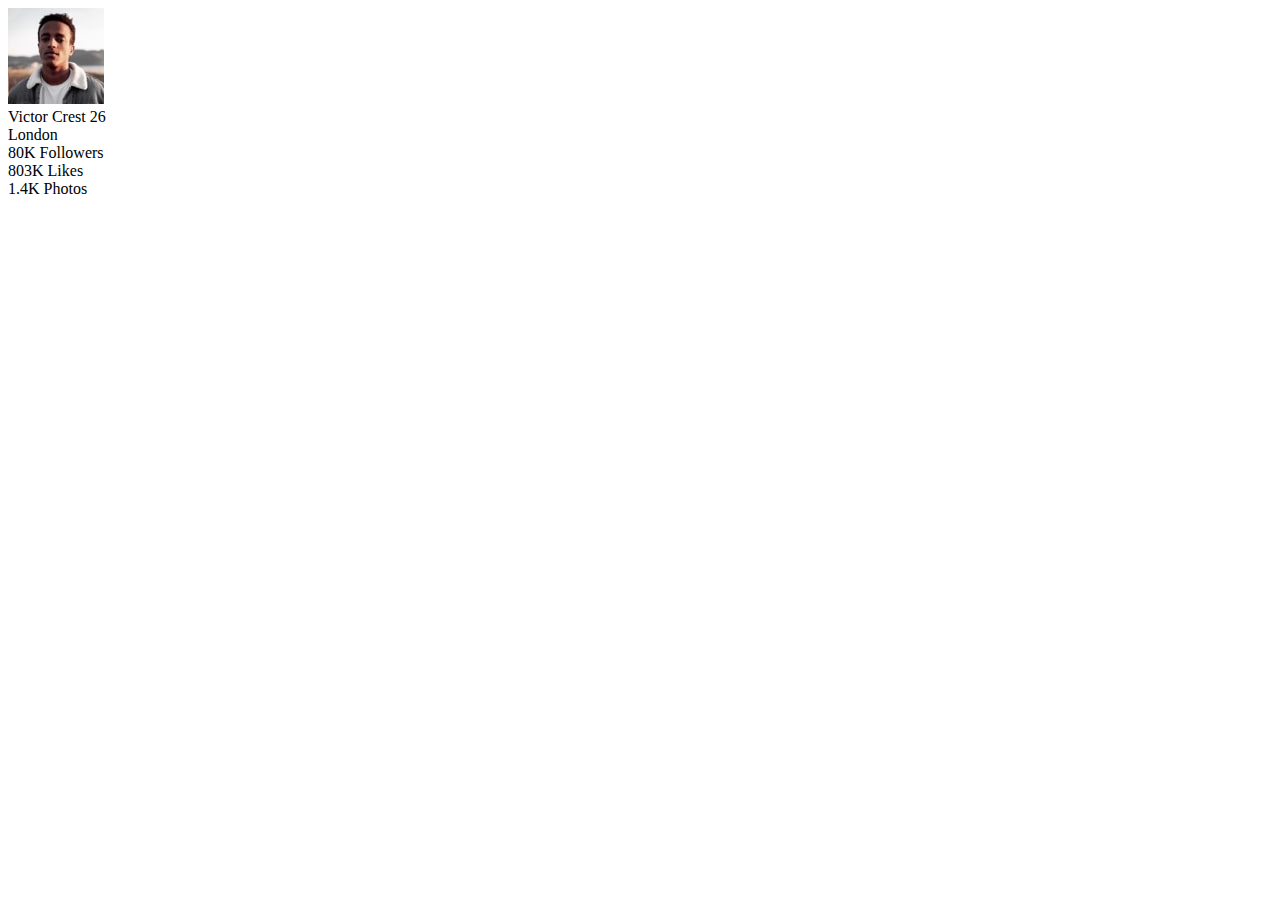
==== heshs version.html @ 24716336 "added my attempt + heshs assets and elements" ====
<!DOCTYPE html>
<html lang="en">
<head>
    <meta charset="UTF-8">
    <meta name="viewport" content="width=device-width, initial-scale=1.0"/>
    <title>profile card hesh</title>
    <link rel="stylesheet" type="text/css" href="hesh.css"/>
</head>
<body>

<div class="card">
    <div class="header"></div>
    <div class="body">
        <div>
            <img src="images/image-victor.jpg" alt="profile photo"/>
            <div class="user">
                <div class="user-details">
                    <span>Victor Crest</span>
                    <span>26</span>
                    <div class="user-location">London</div>
                </div>
            </div>
        </div>
    </div>
    <div class="footer">
        <div class="footer-item">
            <span>80K</span>
            <span>Followers</span>
        </div>
        <div class="footer-item">
            <span>803K</span>
            <span>Likes</span>
        </div>
        <div class="footer-item">
            <span>1.4K</span>
            <span>Photos</span>
        </div>
    </div>
</div>

</body>
</html>
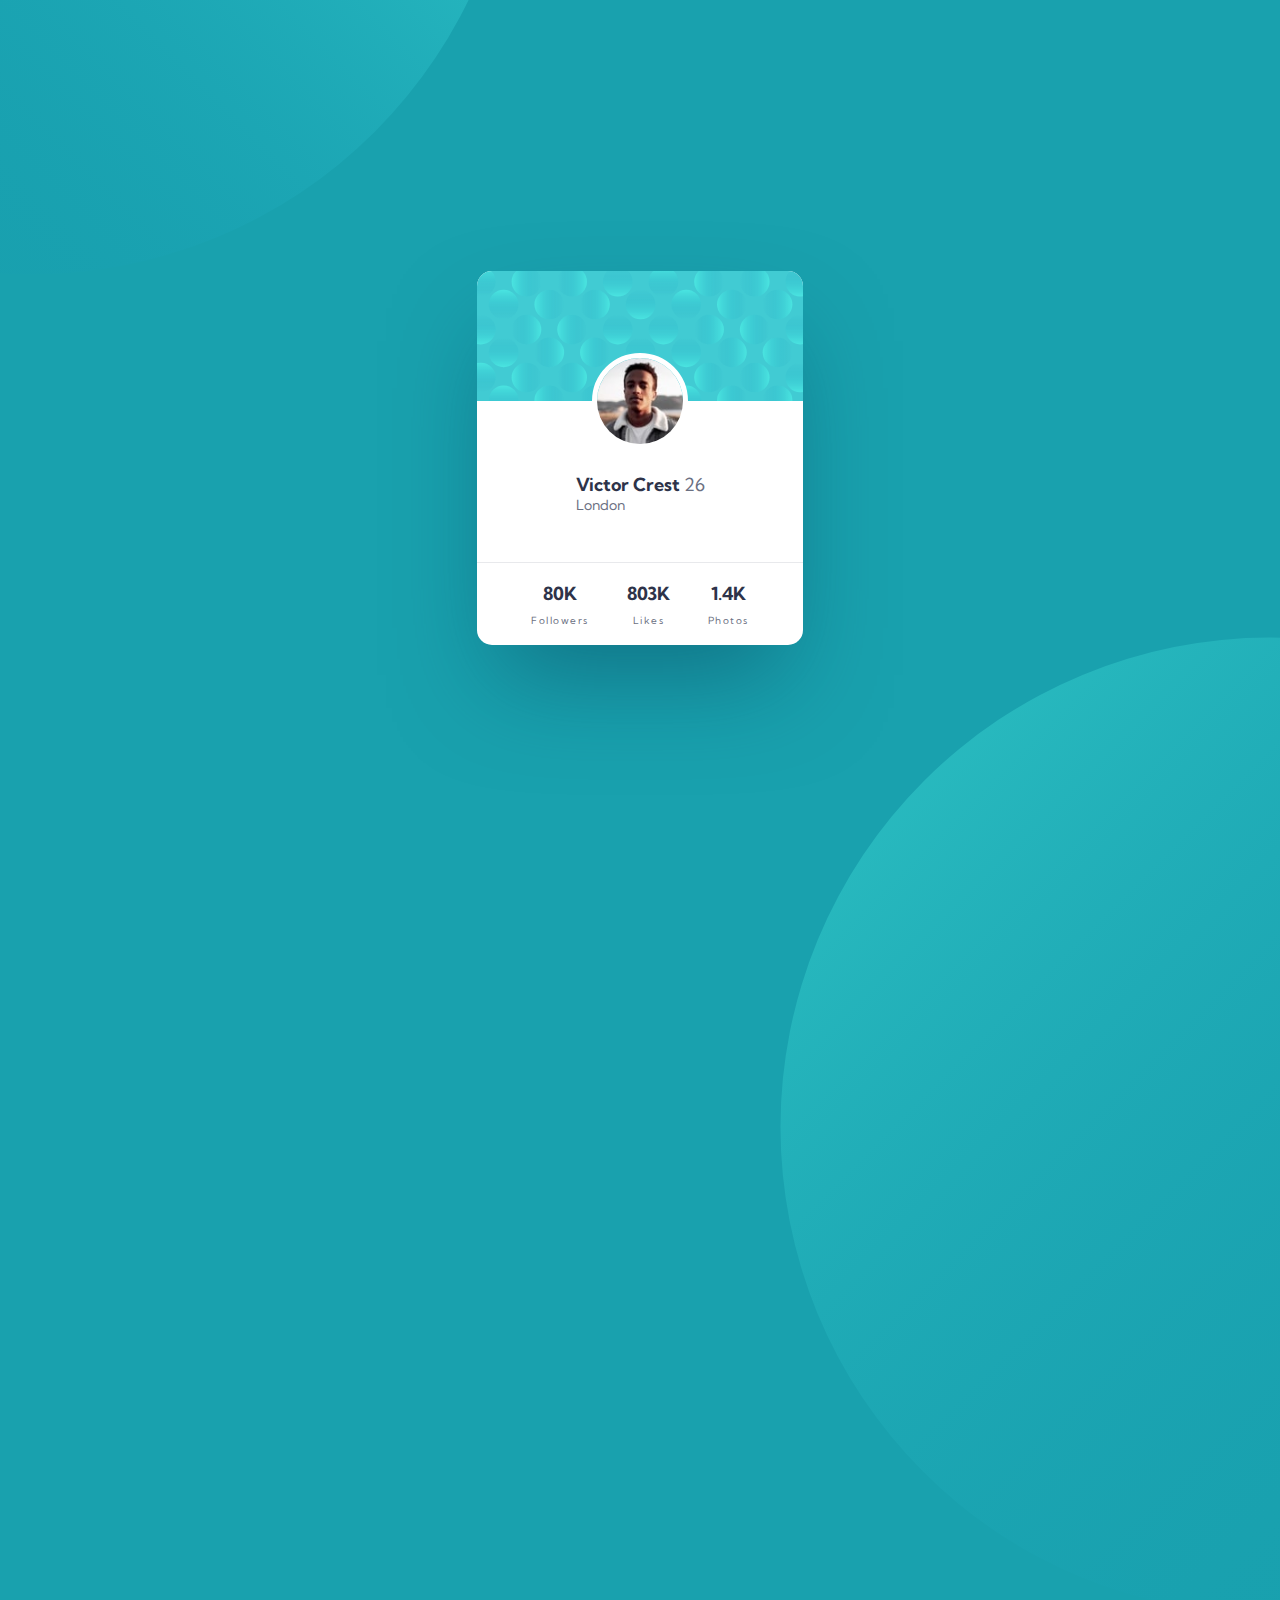
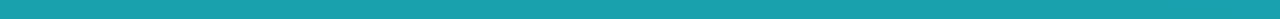
==== commit 51c264af: "added card styles" ====
--- a/heshs version.html
+++ b/heshs version.html
@@ -3,6 +3,9 @@
 <head>
     <meta charset="UTF-8">
     <meta name="viewport" content="width=device-width, initial-scale=1.0"/>
+    <link rel="preconnect" href="https://fonts.googleapis.com">
+    <link rel="preconnect" href="https://fonts.gstatic.com" crossorigin>
+    <link href="https://fonts.googleapis.com/css2?family=Kumbh+Sans:wght@400;700&display=swap" rel="stylesheet">
     <title>profile card hesh</title>
     <link rel="stylesheet" type="text/css" href="hesh.css"/>
 </head>
@@ -10,33 +13,39 @@
 
 <div class="card">
     <div class="header"></div>
-    <div class="body">
-        <div>
-            <img src="images/image-victor.jpg" alt="profile photo"/>
+    <div class="card-body">
+            <div class="user-image">
+                <img src="images/image-victor.jpg" alt="profile photo"/>
+            </div>
             <div class="user">
                 <div class="user-details">
-                    <span>Victor Crest</span>
-                    <span>26</span>
+                    <span class="name">Victor Crest</span>
+                    <span class="age">26</span>
                     <div class="user-location">London</div>
                 </div>
             </div>
-        </div>
     </div>
     <div class="footer">
         <div class="footer-item">
-            <span>80K</span>
-            <span>Followers</span>
+            <span class="item-title">80K</span>
+            <span class="item-content">Followers</span>
         </div>
         <div class="footer-item">
-            <span>803K</span>
-            <span>Likes</span>
+            <span class="item-title">803K</span>
+            <span class="item-content">Likes</span>
         </div>
         <div class="footer-item">
-            <span>1.4K</span>
-            <span>Photos</span>
+            <span class="item-title">1.4K</span>
+            <span class="item-content">Photos</span>
         </div>
     </div>
 </div>
+<span class="top-circle">
+    <svg width="978" height="978" xmlns="http://www.w3.org/2000/svg"><defs><linearGradient x1="50%" y1=".779%" x2="50%" y2="100%" id="a"><stop stop-color="#0989B4" stop-opacity="0" offset="0%"/><stop stop-color="#53FFEE" offset="99.94%"/></linearGradient></defs><ellipse fill="url(#a)" transform="rotate(-135 489 489)" cx="489" cy="489" rx="489" ry="488" fill-rule="evenodd" opacity=".5"/></svg>
+</span>
+<span class="bottom-circle">
+    <svg width="978" height="978" xmlns="http://www.w3.org/2000/svg"><defs><linearGradient x1="50%" y1=".779%" x2="50%" y2="100%" id="a"><stop stop-color="#0989B4" stop-opacity="0" offset="0%"/><stop stop-color="#53FFEE" offset="99.94%"/></linearGradient></defs><ellipse fill="url(#a)" transform="scale(1 -1) rotate(45 1669.55 0)" cx="489" cy="489" rx="489" ry="488" fill-rule="evenodd" opacity=".25"/></svg>
+</span>
 
 </body>
 </html>--- a/hesh.css
+++ b/hesh.css
@@ -0,0 +1,141 @@
+:root {
+    --primary: #19a1ae;
+    --secondary: #2e3349;
+    --tertiary: #6b7082;
+}
+
+* {
+    box-sizing: border-box;
+}
+
+body {
+    font-family: "Kumbh sans", sans-serif;
+    display: flex;
+    align-items: center;
+    justify-content: center;
+    height: 100vh;
+    background-color: var(--primary);
+    flex-grow: 1;
+    position: relative;
+    /*overflow: ;*/
+}
+
+.top-circle .bottom-circle {
+    overflow: hidden;
+}
+
+.top-circle {
+    position: absolute;
+    top: -711px;
+    left: -468px;
+}
+
+.bottom-circle {
+    position: absolute;
+    bottom: -711px;
+    right: -486px;
+}
+
+.card {
+    width: 326px;
+    height: 374px;
+    background-color: #FFF;
+    border-radius: 15px;
+    box-shadow: 0 50px 100px -20px rgb(8 70 94 / 50%);
+    display: flex;
+    flex-direction: column;
+    z-index: 10;
+    position: relative;
+}
+
+.header {
+    background-image: url("images/bg-pattern-card.svg");
+    height: 140px;
+    background-repeat: no-repeat;
+    border-radius: 15px 15px 0 0;
+}
+
+.user-image {
+    /*background-color: red;*/
+    /*border-radius: 100%;*/
+    /*width: 100px;*/
+    /*height: 100px;*/
+    display: flex;
+    justify-content: center;
+    align-items: center;
+    position: relative;
+    bottom: 48px;
+}
+
+.user-image img {
+    width: 96px;
+    height: 96px;
+    border-radius: 50%;
+    border: 5px solid #FFF;
+}
+
+.user {
+    position: relative;
+    bottom: 48px;
+    display: flex;
+    flex-direction: column;
+    align-items: center;
+/*  no need for justify-content bc direction is changed */
+    margin-top: 1.5rem;
+}
+
+.user-details {
+}
+
+.user-details .name {
+    color: var(--secondary);
+    font-weight: bold;
+    font-size: 18px;
+}
+
+.user-details .age {
+    color: var(--tertiary);
+    font-weight: normal;
+    font-size: 18px;
+}
+
+.user-location {
+    font-weight: normal;
+    font-size: 14px;
+    color: var(--tertiary);
+
+}
+
+.card-body {
+    flex-grow: 1;
+    border-bottom: 1px solid #e8e9ec;
+}
+
+.footer {
+    height: 88px;
+    display: flex;
+    justify-content: center;
+    align-items: center;
+    gap: 38px;
+}
+
+.footer-item {
+    display: flex;
+    flex-direction: column;
+    text-align: center;
+
+}
+
+.item-title {
+    font-size: 18px;
+    color: var(--secondary);
+    font-weight: bold;
+    margin-bottom: 9px;
+}
+
+.item-content {
+    font-size: 10px;
+    color: var(--tertiary);
+    font-weight: normal;
+    letter-spacing: 1.5px;
+}
